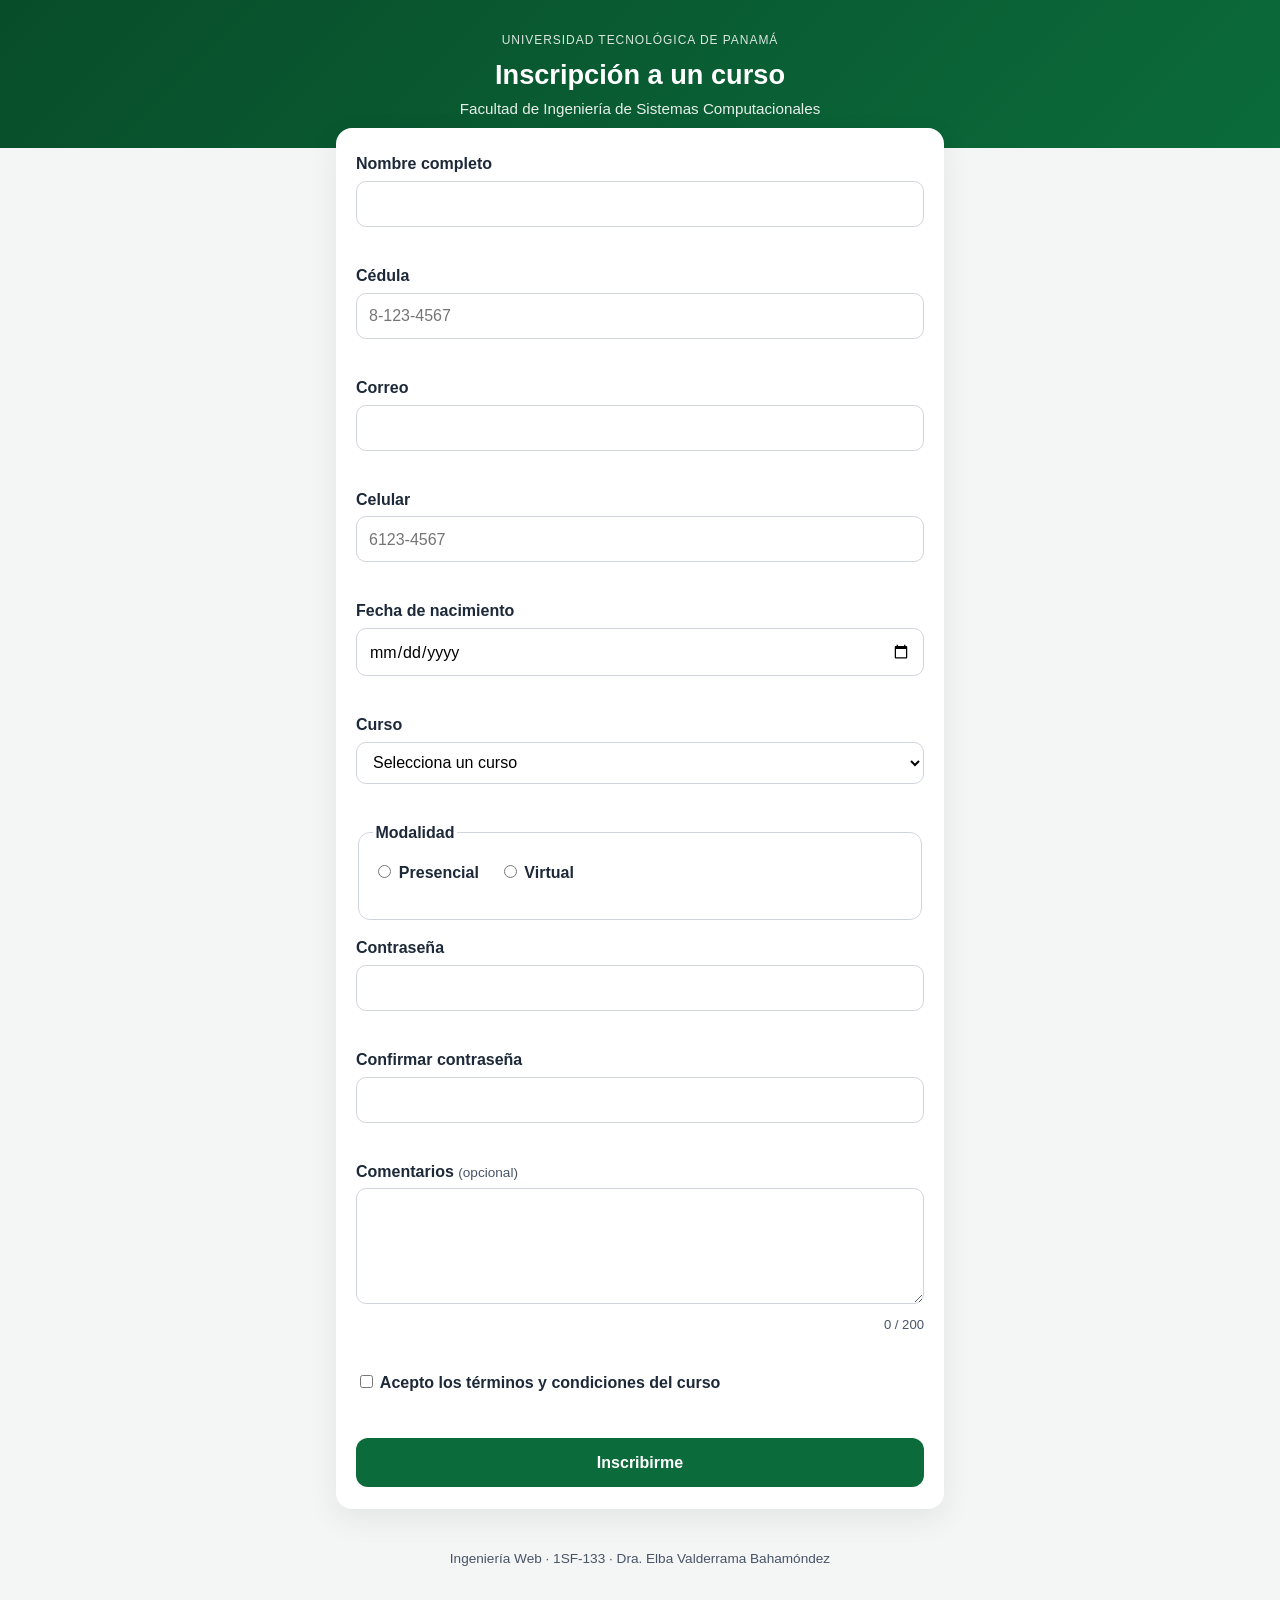
==== inscripcion/index.html @ 5c127bd2 "Laboratorio terminado" ====
<!DOCTYPE html>
<html lang="es">
<head>
  <meta charset="UTF-8">
  <meta name="viewport" content="width=device-width, initial-scale=1.0">
  <title>Inscripción a cursos — FISC · UTP</title>
  <link rel="stylesheet" href="estilos.css">
</head>
<body>
  <header class="encabezado">
    <p class="encabezado__marca">Universidad Tecnológica de Panamá</p>
    <h1>Inscripción a un curso</h1>
    <p class="encabezado__sub">Facultad de Ingeniería de Sistemas Computacionales</p>
  </header>

  <main>
    <form id="inscripcion" novalidate>
      <div class="campo">
        <label for="nombre">Nombre completo</label>
        <input
          id="nombre"
          name="nombre"
          type="text"
          autocomplete="name"
          aria-describedby="nombre-error"
        >
        <p id="nombre-error" class="error" aria-live="polite"></p>
      </div>

      <div class="campo">
        <label for="cedula">Cédula</label>
        <input
          id="cedula"
          name="cedula"
          type="text"
          inputmode="text"
          placeholder="8-123-4567"
          autocomplete="off"
          aria-describedby="cedula-error"
        >
        <p id="cedula-error" class="error" aria-live="polite"></p>
      </div>

      <div class="campo">
        <label for="correo">Correo</label>
        <input
          id="correo"
          name="correo"
          type="email"
          autocomplete="email"
          aria-describedby="correo-error"
        >
        <p id="correo-error" class="error" aria-live="polite"></p>
      </div>

      <div class="campo">
        <label for="celular">Celular</label>
        <input
          id="celular"
          name="celular"
          type="tel"
          inputmode="tel"
          placeholder="6123-4567"
          autocomplete="tel"
          aria-describedby="celular-error"
        >
        <p id="celular-error" class="error" aria-live="polite"></p>
      </div>

      <div class="campo">
        <label for="nacimiento">Fecha de nacimiento</label>
        <input
          id="nacimiento"
          name="nacimiento"
          type="date"
          aria-describedby="nacimiento-error"
        >
        <p id="nacimiento-error" class="error" aria-live="polite"></p>
      </div>

      <div class="campo">
        <label for="curso">Curso</label>
        <select id="curso" name="curso" aria-describedby="curso-error">
          <option value="">Selecciona un curso</option>
          <option value="Ingeniería Web">Ingeniería Web</option>
          <option value="Programación I">Programación I</option>
          <option value="Bases de Datos">Bases de Datos</option>
          <option value="Redes de Computadoras">Redes de Computadoras</option>
          <option value="Ingeniería de Software">Ingeniería de Software</option>
        </select>
        <p id="curso-error" class="error" aria-live="polite"></p>
      </div>

      <fieldset class="campo campo-grupo">
        <legend>Modalidad</legend>
        <div class="opciones">
          <label class="opcion">
            <input type="radio" name="modalidad" value="presencial">
            Presencial
          </label>
          <label class="opcion">
            <input type="radio" name="modalidad" value="virtual">
            Virtual
          </label>
        </div>
        <p id="modalidad-error" class="error" aria-live="polite"></p>
      </fieldset>

      <div class="campo" id="campo-sede" hidden>
        <label for="sede">Sede</label>
        <select id="sede" name="sede" aria-describedby="sede-error">
          <option value="">Selecciona una sede</option>
          <option value="Ciudad de Panamá">Ciudad de Panamá</option>
          <option value="David">David</option>
          <option value="Santiago">Santiago</option>
        </select>
        <p id="sede-error" class="error" aria-live="polite"></p>
      </div>

      <div class="campo">
        <label for="clave">Contraseña</label>
        <input
          id="clave"
          name="clave"
          type="password"
          autocomplete="new-password"
          aria-describedby="clave-error clave-fuerza"
        >
        <div id="clave-fuerza" class="fuerza" hidden>
          <div class="fuerza__barra"><span id="fuerza-relleno"></span></div>
          <p id="fuerza-texto" class="fuerza__texto"></p>
        </div>
        <p id="clave-error" class="error" aria-live="polite"></p>
      </div>

      <div class="campo">
        <label for="confirmar">Confirmar contraseña</label>
        <input
          id="confirmar"
          name="confirmar"
          type="password"
          autocomplete="new-password"
          aria-describedby="confirmar-error"
        >
        <p id="confirmar-error" class="error" aria-live="polite"></p>
      </div>

      <div class="campo">
        <label for="comentarios">Comentarios <span class="opcional">(opcional)</span></label>
        <textarea
          id="comentarios"
          name="comentarios"
          rows="4"
          maxlength="200"
          aria-describedby="comentarios-error comentarios-contador"
        ></textarea>
        <p id="comentarios-contador" class="contador">0 / 200</p>
        <p id="comentarios-error" class="error" aria-live="polite"></p>
      </div>

      <div class="campo campo-check">
        <label class="opcion">
          <input
            id="terminos"
            name="terminos"
            type="checkbox"
            aria-describedby="terminos-error"
          >
          Acepto los términos y condiciones del curso
        </label>
        <p id="terminos-error" class="error" aria-live="polite"></p>
      </div>

      <button type="submit">Inscribirme</button>
    </form>

    <section id="confirmacion" aria-live="polite"></section>
  </main>

  <footer>
    <p>Ingeniería Web · 1SF-133 · Dra. Elba Valderrama Bahamóndez</p>
  </footer>

  <script src="validacion.js" defer></script>
</body>
</html>
---- inscripcion/estilos.css ----
:root {
  --verde: #0b6b3a;
  --verde-oscuro: #084d2a;
  --verde-suave: #e8f5ee;
  --rojo: #b42318;
  --rojo-fondo: #fef3f2;
  --ambar: #b54708;
  --ambar-fondo: #fffaeb;
  --gris: #475467;
  --borde: #d0d5dd;
  --fondo: #f4f6f5;
  --blanco: #ffffff;
  --sombra: 0 10px 30px rgba(8, 40, 24, 0.08);
}

* {
  box-sizing: border-box;
}

body {
  margin: 0;
  font-family: "Segoe UI", Tahoma, Geneva, Verdana, sans-serif;
  background: var(--fondo);
  color: #1d2939;
  line-height: 1.45;
}

.encabezado {
  background: linear-gradient(135deg, var(--verde-oscuro), var(--verde));
  color: var(--blanco);
  padding: 2rem 1.25rem 1.75rem;
  text-align: center;
}

.encabezado__marca {
  margin: 0;
  letter-spacing: 0.08em;
  text-transform: uppercase;
  font-size: 0.75rem;
  opacity: 0.85;
}

.encabezado h1 {
  margin: 0.35rem 0 0.25rem;
  font-size: 1.7rem;
}

.encabezado__sub {
  margin: 0;
  font-size: 0.95rem;
  opacity: 0.9;
}

main {
  max-width: 640px;
  margin: -1.25rem auto 2.5rem;
  padding: 0 1rem;
}

#inscripcion {
  background: var(--blanco);
  border-radius: 16px;
  padding: 1.5rem 1.25rem 1.35rem;
  box-shadow: var(--sombra);
}

.campo {
  margin-bottom: 1rem;
}

.campo label,
.campo legend {
  display: block;
  font-weight: 650;
  margin-bottom: 0.35rem;
}

.opcional {
  font-weight: 400;
  color: var(--gris);
  font-size: 0.85rem;
}

input[type="text"],
input[type="email"],
input[type="tel"],
input[type="date"],
input[type="password"],
select,
textarea {
  width: 100%;
  padding: 0.65rem 0.75rem;
  border: 1px solid var(--borde);
  border-radius: 10px;
  font: inherit;
  background: #fff;
}

input:focus,
select:focus,
textarea:focus {
  outline: 2px solid var(--verde);
  outline-offset: 1px;
  border-color: var(--verde);
}

input[aria-invalid="true"],
select[aria-invalid="true"],
textarea[aria-invalid="true"] {
  border-color: var(--rojo);
  background: var(--rojo-fondo);
}

.campo-grupo {
  border: 1px solid var(--borde);
  border-radius: 12px;
  padding: 0.75rem 0.9rem 0.5rem;
}

.opciones {
  display: flex;
  gap: 1.25rem;
  flex-wrap: wrap;
}

.opcion {
  display: flex;
  align-items: center;
  gap: 0.4rem;
  font-weight: 500;
}

.campo-check {
  margin-top: 0.4rem;
}

.error {
  min-height: 1.15em;
  margin: 0.3rem 0 0;
  color: var(--rojo);
  font-size: 0.88rem;
}

.fuerza {
  margin-top: 0.45rem;
}

.fuerza__barra {
  height: 8px;
  background: #eaecf0;
  border-radius: 99px;
  overflow: hidden;
}

.fuerza__barra span {
  display: block;
  height: 100%;
  width: 0;
  border-radius: inherit;
  transition: width 0.2s ease, background 0.2s ease;
}

.fuerza--debil span { width: 33%; background: #d92d20; }
.fuerza--media span { width: 66%; background: #dc6803; }
.fuerza--fuerte span { width: 100%; background: #079455; }

.fuerza__texto {
  margin: 0.3rem 0 0;
  font-size: 0.82rem;
  color: var(--gris);
}

.contador {
  margin: 0.3rem 0 0;
  text-align: right;
  font-size: 0.82rem;
  color: var(--gris);
}

.contador.alerta {
  color: var(--ambar);
  font-weight: 650;
}

.contador.limite {
  color: var(--rojo);
  font-weight: 700;
}

button[type="submit"] {
  width: 100%;
  margin-top: 0.4rem;
  padding: 0.8rem 1rem;
  border: 0;
  border-radius: 12px;
  background: var(--verde);
  color: #fff;
  font: inherit;
  font-weight: 700;
  cursor: pointer;
}

button[type="submit"]:hover {
  background: var(--verde-oscuro);
}

#confirmacion:empty {
  display: none;
}

.tarjeta {
  margin-top: 1.25rem;
  background: var(--blanco);
  border-radius: 16px;
  padding: 1.25rem;
  box-shadow: var(--sombra);
  border-left: 6px solid var(--verde);
}

.tarjeta h2 {
  margin: 0 0 0.75rem;
  color: var(--verde-oscuro);
  font-size: 1.15rem;
}

.tarjeta dl {
  margin: 0;
  display: grid;
  grid-template-columns: 11rem 1fr;
  gap: 0.35rem 0.75rem;
}

.tarjeta dt {
  color: var(--gris);
  font-weight: 650;
}

.tarjeta dd {
  margin: 0;
}

footer {
  text-align: center;
  color: var(--gris);
  font-size: 0.85rem;
  padding: 0 1rem 2rem;
}

@media (max-width: 560px) {
  .tarjeta dl {
    grid-template-columns: 1fr;
  }
}
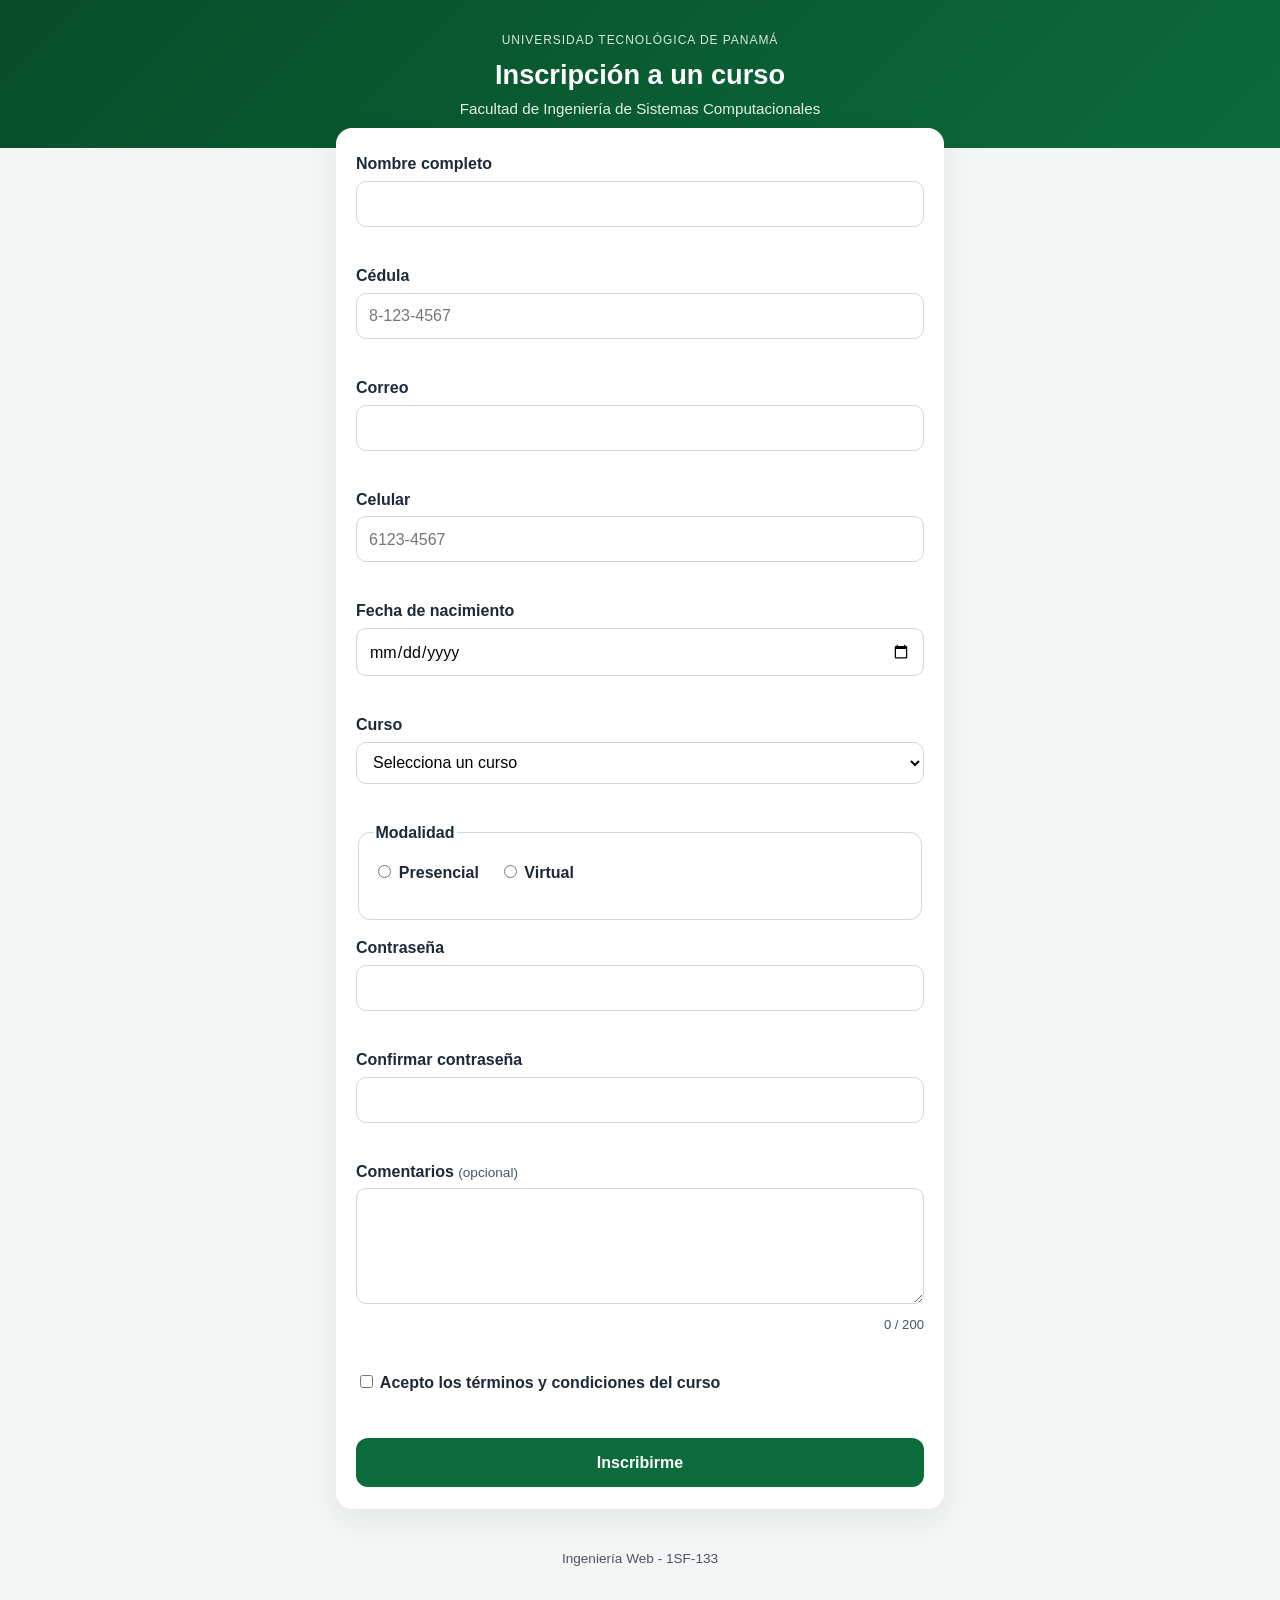
==== commit 9604437e: "Cambios en README.md" ====
--- a/inscripcion/index.html
+++ b/inscripcion/index.html
@@ -178,7 +178,7 @@
   </main>
 
   <footer>
-    <p>Ingeniería Web · 1SF-133 · Dra. Elba Valderrama Bahamóndez</p>
+    <p>Ingeniería Web - 1SF-133</p>
   </footer>
 
   <script src="validacion.js" defer></script>
